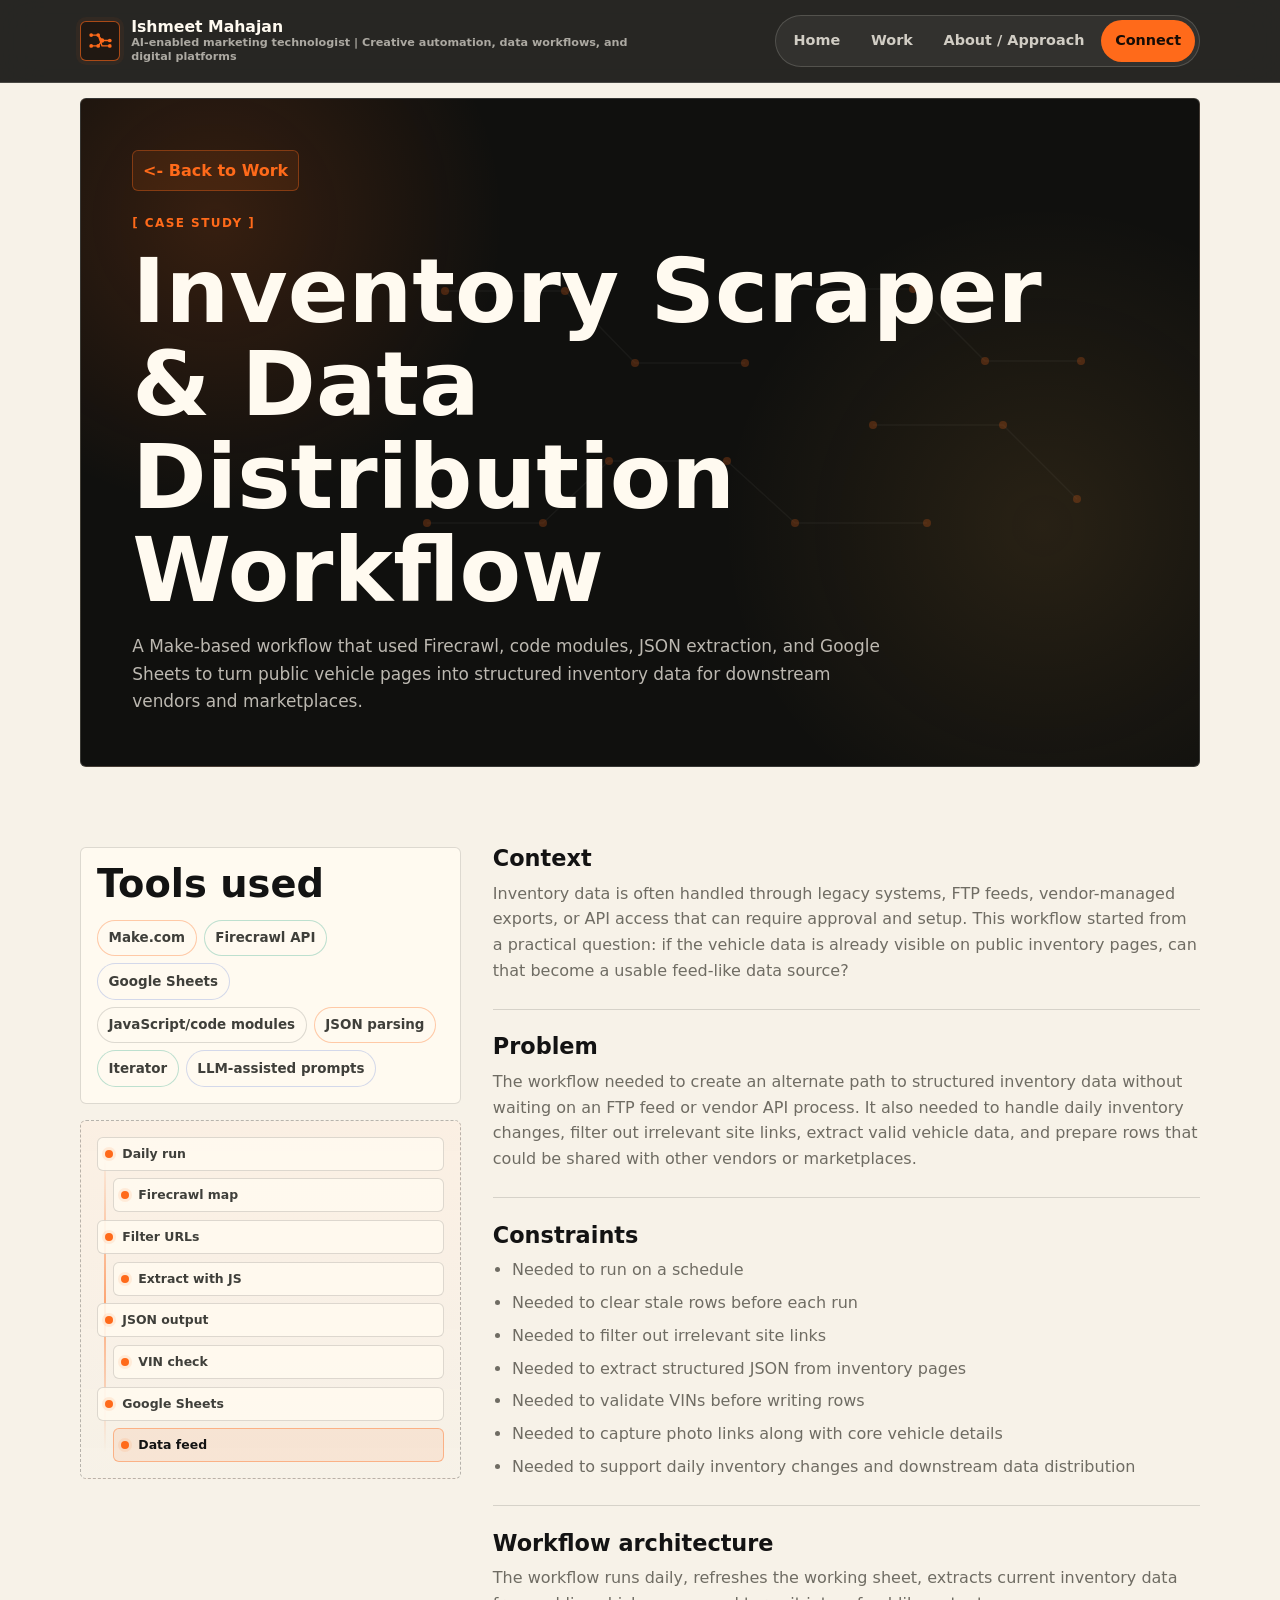
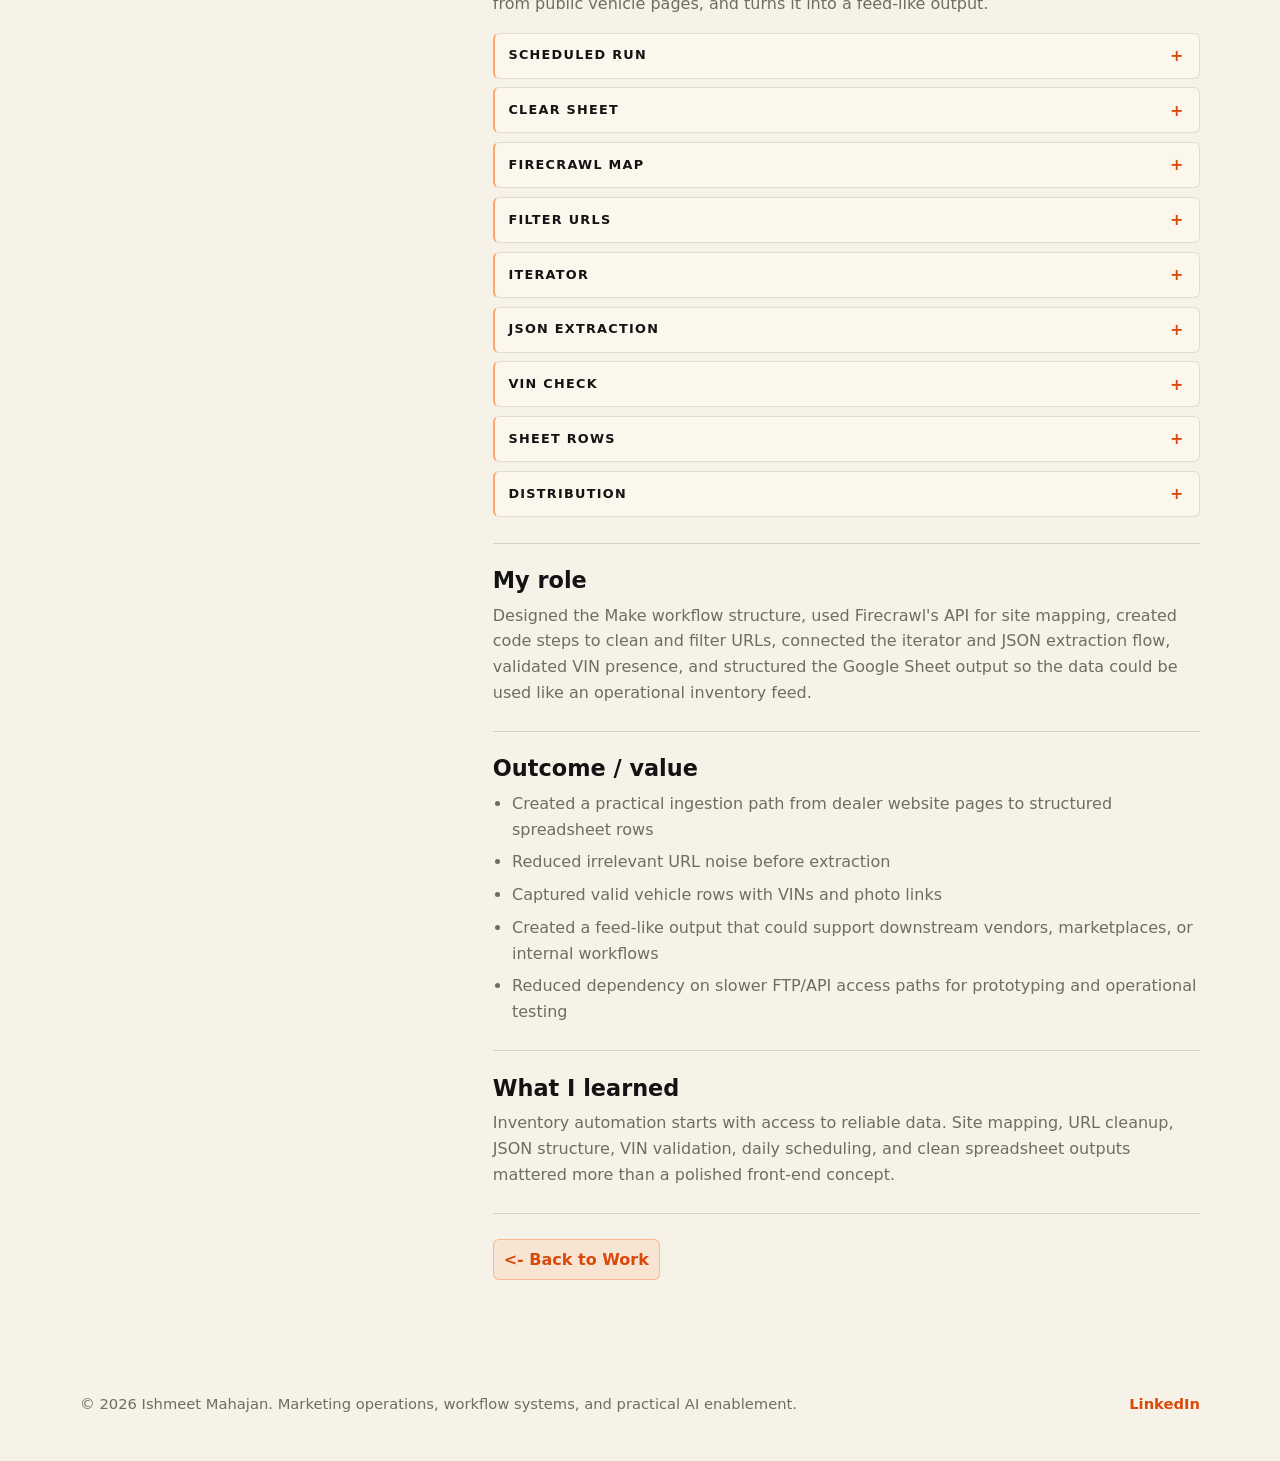
==== case-ai-inventory-search.html @ a9115629 "Add files via upload" ====
<!DOCTYPE html>
<html lang="en">
<head>
  <meta charset="UTF-8">
  <meta name="viewport" content="width=device-width, initial-scale=1.0">
  <meta name="description" content="Inventory Scraper & Data Distribution Workflow case study by Ishmeet Mahajan.">
  <title>Inventory Scraper &amp; Data Distribution Workflow | Ishmeet Mahajan</title>
  <link rel="stylesheet" href="styles.css">
</head>
<body>
  <header class="site-header">
    <a class="brand" href="index.html" aria-label="Ishmeet Mahajan home">
      <span class="brand-mark" aria-hidden="true"></span>
      <span class="brand-copy">
        <span class="brand-name">Ishmeet Mahajan</span>
        <span class="brand-title">AI-enabled marketing technologist | Creative automation, data workflows, and digital platforms</span>
      </span>
    </a>
    <button class="nav-toggle" type="button" aria-label="Toggle navigation" aria-expanded="false">
      <span></span>
      <span></span>
      <span></span>
    </button>
    <nav class="site-nav" aria-label="Primary navigation">
      <a href="index.html">Home</a>
      <a href="work.html">Work</a>
      <a href="index.html#approach">About / Approach</a>
      <a class="nav-cta" href="https://www.linkedin.com/in/ishmeetmahajan">Connect</a>
    </nav>
  </header>

  <main>
    <section class="case-hero canvas-section">
      <a class="back-link" href="work.html">Back to Work</a>
      <p class="eyebrow">Case study</p>
      <h1>Inventory Scraper &amp; Data Distribution Workflow</h1>
      <p>A Make-based workflow that used Firecrawl, code modules, JSON extraction, and Google Sheets to turn public vehicle pages into structured inventory data for downstream vendors and marketplaces.</p>
    </section>

    <section class="section case-layout">
      <aside class="case-sidebar">
        <div class="sidebar-block">
          <h2>Tools used</h2>
          <div class="badge-cloud compact">
            <span class="badge">Make.com</span>
            <span class="badge">Firecrawl API</span>
            <span class="badge">Google Sheets</span>
            <span class="badge">JavaScript/code modules</span>
            <span class="badge">JSON parsing</span>
            <span class="badge">Iterator</span>
            <span class="badge">LLM-assisted prompts</span>
          </div>
        </div>
        <div class="workflow-diagram" aria-label="Inventory scraper and data distribution workflow diagram">
          <div class="diagram-node">Daily run</div>
          <div class="diagram-node">Firecrawl map</div>
          <div class="diagram-node">Filter URLs</div>
          <div class="diagram-node">Extract with JS</div>
          <div class="diagram-node">JSON output</div>
          <div class="diagram-node">VIN check</div>
          <div class="diagram-node">Google Sheets</div>
          <div class="diagram-node output-node">Data feed</div>
        </div>
      </aside>

      <article class="case-content">
        <section>
          <h2>Context</h2>
          <p>Inventory data is often handled through legacy systems, FTP feeds, vendor-managed exports, or API access that can require approval and setup. This workflow started from a practical question: if the vehicle data is already visible on public inventory pages, can that become a usable feed-like data source?</p>
        </section>
        <section>
          <h2>Problem</h2>
          <p>The workflow needed to create an alternate path to structured inventory data without waiting on an FTP feed or vendor API process. It also needed to handle daily inventory changes, filter out irrelevant site links, extract valid vehicle data, and prepare rows that could be shared with other vendors or marketplaces.</p>
        </section>
        <section>
          <h2>Constraints</h2>
          <ul>
            <li>Needed to run on a schedule</li>
            <li>Needed to clear stale rows before each run</li>
            <li>Needed to filter out irrelevant site links</li>
            <li>Needed to extract structured JSON from inventory pages</li>
            <li>Needed to validate VINs before writing rows</li>
            <li>Needed to capture photo links along with core vehicle details</li>
            <li>Needed to support daily inventory changes and downstream data distribution</li>
          </ul>
        </section>
        <section>
          <h2>Workflow architecture</h2>
          <p>The workflow runs daily, refreshes the working sheet, extracts current inventory data from public vehicle pages, and turns it into a feed-like output.</p>
          <div class="architecture-accordion" aria-label="Workflow architecture step details">
            <details>
              <summary>Scheduled run</summary>
              <p>Runs daily because inventory changes constantly and stale vehicle data loses value quickly.</p>
            </details>
            <details>
              <summary>Clear Sheet</summary>
              <p>Refreshes the working sheet by removing old rows before the new inventory run starts.</p>
            </details>
            <details>
              <summary>Firecrawl map</summary>
              <p>Gets all links from a predetermined inventory listing page so the workflow can discover current vehicle pages.</p>
            </details>
            <details>
              <summary>Filter URLs</summary>
              <p>Removes navigation, internal site, external, and irrelevant links, keeping only the inventory URLs needed for extraction.</p>
            </details>
            <details>
              <summary>Iterator</summary>
              <p>Runs through the filtered URL list one page at a time so the workflow can process every vehicle page consistently.</p>
            </details>
            <details>
              <summary>JSON extraction</summary>
              <p>Uses JavaScript/code steps to pull the exact vehicle data needed from each page and structure it as JSON.</p>
            </details>
            <details>
              <summary>VIN check</summary>
              <p>Confirms that each extracted unit includes a valid VIN before it is written into the dataset.</p>
            </details>
            <details>
              <summary>Sheet rows</summary>
              <p>Loads each car into Google Sheets one row at a time, with vehicle attributes organized into columns.</p>
            </details>
            <details>
              <summary>Distribution</summary>
              <p>Makes the refreshed data feed available for the places it needs to go, including marketplaces and vendor workflows.</p>
            </details>
          </div>
        </section>
        <section>
          <h2>My role</h2>
          <p>Designed the Make workflow structure, used Firecrawl's API for site mapping, created code steps to clean and filter URLs, connected the iterator and JSON extraction flow, validated VIN presence, and structured the Google Sheet output so the data could be used like an operational inventory feed.</p>
        </section>
        <section>
          <h2>Outcome / value</h2>
          <ul>
            <li>Created a practical ingestion path from dealer website pages to structured spreadsheet rows</li>
            <li>Reduced irrelevant URL noise before extraction</li>
            <li>Captured valid vehicle rows with VINs and photo links</li>
            <li>Created a feed-like output that could support downstream vendors, marketplaces, or internal workflows</li>
            <li>Reduced dependency on slower FTP/API access paths for prototyping and operational testing</li>
          </ul>
        </section>
        <section>
          <h2>What I learned</h2>
          <p>Inventory automation starts with access to reliable data. Site mapping, URL cleanup, JSON structure, VIN validation, daily scheduling, and clean spreadsheet outputs mattered more than a polished front-end concept.</p>
        </section>
        <a class="back-link bottom-back" href="work.html">Back to Work</a>
      </article>
    </section>
  </main>

  <footer class="site-footer">
    <p>&copy; <span data-year></span> Ishmeet Mahajan. Marketing operations, workflow systems, and practical AI enablement.</p>
    <a href="https://www.linkedin.com/in/ishmeetmahajan">LinkedIn</a>
  </footer>

  <script src="script.js"></script>
</body>
</html>
---- styles.css ----
:root {
  color-scheme: light dark;
  --ink: #131313;
  --ink-soft: #3f3f3a;
  --muted: #6f6c63;
  --paper: #f7f2e8;
  --paper-2: #fffaf0;
  --night: #10100e;
  --night-2: #191713;
  --line: rgba(19, 19, 19, 0.14);
  --line-dark: rgba(255, 250, 240, 0.16);
  --orange: #ff6a1a;
  --orange-dark: #d94a0a;
  --amber: #ffb84d;
  --green: #159c79;
  --blue: #486dd6;
  --radius: 6px;
  --max-width: 1120px;
}

* {
  box-sizing: border-box;
}

html {
  scroll-behavior: smooth;
}

body {
  margin: 0;
  font-family: Inter, ui-sans-serif, system-ui, -apple-system, BlinkMacSystemFont, "Segoe UI", sans-serif;
  background: var(--paper);
  color: var(--ink);
  line-height: 1.6;
}

body.nav-open {
  overflow: hidden;
}

a {
  color: inherit;
  text-decoration: none;
}

p {
  margin: 0;
}

h1,
h2,
h3 {
  margin: 0;
  line-height: 1.04;
  letter-spacing: 0;
}

h1 {
  font-size: clamp(3.2rem, 7vw, 6.8rem);
}

h2 {
  font-size: clamp(1.75rem, 3vw, 3.2rem);
}

h3 {
  font-size: 1.05rem;
}

ul {
  margin: 0;
  padding-left: 1.2rem;
}

li + li {
  margin-top: 0.45rem;
}

.site-header {
  position: sticky;
  top: 0;
  z-index: 20;
  display: flex;
  align-items: center;
  justify-content: space-between;
  width: min(100% - 32px, var(--max-width));
  min-height: 82px;
  margin: 0 auto;
  color: var(--paper-2);
}

.site-header::before {
  content: "";
  position: fixed;
  inset: 0 0 auto;
  z-index: -1;
  height: 82px;
  background: rgba(16, 16, 14, 0.9);
  border-bottom: 1px solid var(--line-dark);
  backdrop-filter: blur(18px);
}

.brand {
  display: inline-flex;
  align-items: center;
  gap: 0.7rem;
  font-weight: 800;
  min-width: 0;
}

.brand-mark {
  flex: 0 0 auto;
  display: block;
  width: 40px;
  height: 40px;
  border: 1px solid rgba(255, 106, 26, 0.62);
  border-radius: var(--radius);
  background:
    url("data:image/svg+xml,%3Csvg width='40' height='40' viewBox='0 0 40 40' xmlns='http://www.w3.org/2000/svg'%3E%3Cg fill='none' stroke='%23ff6a1a' stroke-width='1.7' stroke-linecap='round' stroke-linejoin='round'%3E%3Cpath d='M8 13h9l5 7h10'/%3E%3Cpath d='M17 13l5 14h10'/%3E%3Cpath d='M8 27h9l5-7'/%3E%3C/g%3E%3Cg fill='%23ff6a1a'%3E%3Ccircle cx='8' cy='13' r='2.4'/%3E%3Ccircle cx='17' cy='13' r='2.4'/%3E%3Ccircle cx='22' cy='20' r='2.8'/%3E%3Ccircle cx='32' cy='20' r='2.4'/%3E%3Ccircle cx='8' cy='27' r='2.4'/%3E%3Ccircle cx='17' cy='27' r='2.4'/%3E%3Ccircle cx='32' cy='27' r='2.4'/%3E%3C/g%3E%3C/svg%3E") center / 31px 31px no-repeat,
    #201812;
  box-shadow: 0 0 0 4px rgba(255, 106, 26, 0.05);
}

.brand-copy {
  display: grid;
  gap: 0.08rem;
  min-width: 0;
}

.brand-name {
  color: var(--paper-2);
  font-size: 0.98rem;
  line-height: 1.1;
}

.brand-title {
  max-width: 500px;
  color: rgba(255, 250, 240, 0.62);
  font-size: 0.7rem;
  font-weight: 700;
  line-height: 1.25;
}

.site-nav {
  display: flex;
  align-items: center;
  gap: 0.2rem;
  padding: 0.25rem;
  border: 1px solid var(--line-dark);
  border-radius: 999px;
  background: rgba(255, 250, 240, 0.05);
}

.site-nav a {
  padding: 0.58rem 0.86rem;
  border-radius: 999px;
  color: rgba(255, 250, 240, 0.78);
  font-size: 0.9rem;
  font-weight: 650;
  white-space: nowrap;
  transition: background 160ms ease, color 160ms ease;
}

.site-nav a:hover,
.site-nav a[aria-current="page"] {
  background: rgba(255, 250, 240, 0.1);
  color: var(--paper-2);
}

.site-nav .nav-cta {
  background: var(--orange);
  color: #160c06;
}

.nav-toggle {
  display: none;
  width: 42px;
  height: 42px;
  border: 1px solid var(--line-dark);
  border-radius: var(--radius);
  background: rgba(255, 250, 240, 0.05);
  color: var(--paper-2);
}

.nav-toggle span {
  display: block;
  width: 18px;
  height: 2px;
  margin: 3px auto;
  background: currentColor;
}

.canvas-section {
  position: relative;
  overflow: hidden;
  border: 1px solid var(--line-dark);
  border-radius: var(--radius);
  background:
    radial-gradient(circle at 12% 18%, rgba(255, 106, 26, 0.16), transparent 18rem),
    radial-gradient(circle at 86% 64%, rgba(255, 184, 77, 0.1), transparent 20rem),
    var(--night);
}

.canvas-section::before {
  content: "";
  position: absolute;
  inset: 0;
  pointer-events: none;
  background-image: url("data:image/svg+xml,%3Csvg width='760' height='460' viewBox='0 0 760 460' xmlns='http://www.w3.org/2000/svg'%3E%3Cg fill='none' stroke='%23fffaf0' stroke-opacity='.085' stroke-width='1.4'%3E%3Cpath d='M92 88H212L282 160H392'/%3E%3Cpath d='M430 86H560L632 158H728'/%3E%3Cpath d='M74 320H190L256 258H374L442 320H574'/%3E%3Cpath d='M520 222H650L724 296'/%3E%3C/g%3E%3Cg fill='%23ff6a1a' fill-opacity='.45'%3E%3Ccircle cx='92' cy='88' r='4'/%3E%3Ccircle cx='212' cy='88' r='4'/%3E%3Ccircle cx='282' cy='160' r='4'/%3E%3Ccircle cx='392' cy='160' r='4'/%3E%3Ccircle cx='430' cy='86' r='4'/%3E%3Ccircle cx='560' cy='86' r='4'/%3E%3Ccircle cx='632' cy='158' r='4'/%3E%3Ccircle cx='728' cy='158' r='4'/%3E%3Ccircle cx='74' cy='320' r='4'/%3E%3Ccircle cx='190' cy='320' r='4'/%3E%3Ccircle cx='256' cy='258' r='4'/%3E%3Ccircle cx='374' cy='258' r='4'/%3E%3Ccircle cx='442' cy='320' r='4'/%3E%3Ccircle cx='574' cy='320' r='4'/%3E%3Ccircle cx='520' cy='222' r='4'/%3E%3Ccircle cx='650' cy='222' r='4'/%3E%3Ccircle cx='724' cy='296' r='4'/%3E%3C/g%3E%3C/svg%3E");
  background-position: 76% center;
  background-repeat: no-repeat;
  background-size: min(760px, 90%) auto;
  opacity: 0.5;
}

.canvas-section > * {
  position: relative;
  z-index: 1;
}

.hero {
  display: grid;
  grid-template-columns: minmax(0, 1.02fr) minmax(340px, 0.98fr);
  gap: 3rem;
  align-items: center;
  width: min(100% - 32px, var(--max-width));
  min-height: calc(100vh - 108px);
  margin: 1rem auto 3rem;
  padding: clamp(2rem, 4vw, 4rem);
  color: var(--paper-2);
}

.hero-copy {
  max-width: 700px;
}

.eyebrow,
.card-kicker,
.node-type {
  margin-bottom: 0.75rem;
  color: var(--orange);
  font-size: 0.75rem;
  font-weight: 850;
  letter-spacing: 0.12em;
  text-transform: uppercase;
}

.eyebrow::before,
.card-kicker::before,
.node-type::before {
  content: "[ ";
}

.eyebrow::after,
.card-kicker::after,
.node-type::after {
  content: " ]";
}

.hero h2 {
  margin-top: 0.8rem;
  color: rgba(255, 250, 240, 0.78);
  font-size: clamp(1.45rem, 2.8vw, 2.65rem);
  font-weight: 620;
}

.hero-lede {
  max-width: 66ch;
  margin-top: 1.5rem;
  color: var(--paper-2);
  font-size: clamp(1.02rem, 1.6vw, 1.2rem);
}

.hero-support {
  max-width: 64ch;
  margin-top: 1rem;
  color: rgba(255, 250, 240, 0.72);
}

.button-row {
  display: flex;
  flex-wrap: wrap;
  gap: 0.75rem;
  margin-top: 1.8rem;
}

.button {
  position: relative;
  z-index: 2;
  display: inline-flex;
  align-items: center;
  justify-content: center;
  min-height: 44px;
  padding: 0.7rem 0.95rem;
  border: 1px solid transparent;
  border-radius: var(--radius);
  font-weight: 800;
  transition: transform 160ms ease, border-color 160ms ease, background 160ms ease;
}

.button:hover {
  transform: translateY(-1px);
}

.button.primary {
  background: var(--orange);
  color: #170c05;
}

.button.secondary {
  border-color: rgba(255, 250, 240, 0.22);
  background: rgba(255, 250, 240, 0.05);
  color: var(--paper-2);
}

.hero-visual {
  position: relative;
  display: grid;
  grid-template-columns: minmax(0, 1fr);
  gap: 0;
  align-content: center;
  min-height: 520px;
}

.workflow-card {
  --spot-x: 50%;
  --spot-y: 50%;
  position: relative;
  width: min(100%, 300px);
  padding: 1rem;
  border: 1px solid rgba(255, 250, 240, 0.18);
  border-radius: var(--radius);
  background:
    linear-gradient(180deg, rgba(255, 250, 240, 0.055), rgba(255, 250, 240, 0.025)),
    var(--night-2);
}

.workflow-card.trigger {
  justify-self: start;
}

.workflow-card.action {
  justify-self: end;
}

.workflow-card.output {
  justify-self: start;
  margin-left: 2rem;
}

.node-dot {
  display: block;
  width: 12px;
  height: 12px;
  margin-bottom: 0.75rem;
  border: 2px solid var(--night-2);
  border-radius: 999px;
  background: var(--orange);
}

.workflow-card h3 {
  color: var(--paper-2);
}

.workflow-card p:not(.node-type) {
  margin-top: 0.55rem;
  color: rgba(255, 250, 240, 0.7);
  font-size: 0.94rem;
}

.workflow-line {
  position: relative;
  width: 2px;
  height: 54px;
  margin: 0 auto;
  background: repeating-linear-gradient(180deg, var(--orange) 0 8px, transparent 8px 15px);
  opacity: 0.85;
}

.line-one {
  transform: translateX(-18px) rotate(-18deg);
}

.line-two {
  transform: translateX(22px) rotate(18deg);
}

.section {
  width: min(100% - 32px, var(--max-width));
  margin: 0 auto;
  padding: 5rem 0;
}

.section p {
  color: var(--muted);
}

.section-heading {
  max-width: 780px;
  margin-bottom: 1.8rem;
}

.split-section {
  display: grid;
  grid-template-columns: minmax(0, 0.9fr) minmax(320px, 1.1fr);
  gap: 3rem;
  align-items: center;
}

.split-section p:not(.eyebrow) {
  max-width: 64ch;
  margin-top: 1rem;
}

.mini-canvas {
  display: grid;
  grid-template-columns: minmax(74px, 1fr) 20px minmax(74px, 1fr) 20px minmax(74px, 1fr) 20px minmax(74px, 1fr) 20px minmax(74px, 1fr);
  align-items: center;
  gap: 0.45rem;
  min-height: 230px;
  padding: 1rem;
  border: 1px solid var(--line);
  border-radius: var(--radius);
  background: var(--paper-2);
}

.mini-node {
  min-height: 86px;
  display: grid;
  place-items: center;
  padding: 0.65rem 0.5rem;
  border: 1px solid var(--line);
  border-radius: var(--radius);
  background: var(--paper);
  color: var(--ink);
  font-size: clamp(0.72rem, 1.1vw, 0.86rem);
  font-weight: 800;
  hyphens: auto;
  line-height: 1.15;
  overflow-wrap: anywhere;
  text-align: center;
}

.mini-connector {
  height: 2px;
  background: var(--orange);
  opacity: 0.72;
}

.card-grid {
  display: grid;
  grid-template-columns: repeat(3, minmax(0, 1fr));
  gap: 1rem;
}

.project-card,
.pill-card,
.work-card,
.sidebar-block {
  --spot-x: 50%;
  --spot-y: 50%;
  border: 1px solid var(--line);
  border-radius: var(--radius);
  background: var(--paper-2);
}

.project-card,
.pill-card,
.sidebar-block {
  padding: 1rem;
}

.project-card p:not(.card-kicker),
.pill-card p,
.work-card p {
  margin-top: 0.75rem;
}

.placeholder {
  display: grid;
  min-height: 210px;
  place-items: center;
  padding: 1rem;
  border: 1px dashed rgba(19, 19, 19, 0.28);
  border-radius: var(--radius);
  background: linear-gradient(180deg, rgba(255, 106, 26, 0.045), rgba(19, 19, 19, 0.018)), #fbf6ec;
  color: var(--muted);
  font-size: 0.82rem;
  font-weight: 850;
  letter-spacing: 0.08em;
  text-align: center;
  text-transform: uppercase;
}

.placeholder.small {
  min-height: 154px;
  margin-bottom: 1rem;
}

.workflow-diagram {
  position: relative;
  display: grid;
  align-content: center;
  gap: 0.48rem;
  min-height: 230px;
  padding: 1rem;
  border: 1px dashed rgba(19, 19, 19, 0.28);
  border-radius: var(--radius);
  background:
    linear-gradient(180deg, rgba(255, 106, 26, 0.045), rgba(19, 19, 19, 0.018)),
    #fbf6ec;
  overflow: hidden;
}

.workflow-diagram.compact {
  min-height: 154px;
  margin-bottom: 1rem;
  padding: 0.85rem;
  gap: 0.38rem;
}

.workflow-diagram::before {
  content: "";
  position: absolute;
  z-index: 0;
  top: 1.6rem;
  bottom: 1.6rem;
  left: 1.42rem;
  width: 2px;
  background: linear-gradient(180deg, transparent, rgba(255, 106, 26, 0.55), transparent);
}

.diagram-node {
  position: relative;
  z-index: 1;
  min-height: 34px;
  display: flex;
  align-items: center;
  padding: 0.42rem 0.55rem 0.42rem 1.52rem;
  border: 1px solid rgba(19, 19, 19, 0.14);
  border-radius: var(--radius);
  background: rgba(255, 250, 240, 0.88);
  color: var(--ink-soft);
  font-size: 0.78rem;
  font-weight: 850;
  line-height: 1.15;
}

.diagram-node::before {
  content: "";
  position: absolute;
  left: 0.45rem;
  width: 8px;
  height: 8px;
  border-radius: 999px;
  background: var(--orange);
  box-shadow: 0 0 0 3px rgba(255, 106, 26, 0.1);
}

.diagram-node:nth-child(even) {
  margin-left: 1rem;
}

.workflow-diagram.compact .diagram-node:nth-child(even) {
  margin-left: 0.6rem;
}

.workflow-diagram.branch-diagram .diagram-node:nth-child(3),
.workflow-diagram.branch-diagram .diagram-node:nth-child(4) {
  border-color: rgba(72, 109, 214, 0.24);
}

.diagram-node.output-node {
  border-color: rgba(255, 106, 26, 0.42);
  background: rgba(255, 106, 26, 0.09);
  color: var(--ink);
}

.text-link,
.action-link {
  display: inline-flex;
  align-items: center;
  gap: 0.35rem;
  margin-top: 1rem;
  color: var(--orange-dark);
  font-weight: 850;
}

.text-link::after,
.action-link::after {
  content: "->";
  color: var(--orange);
  transition: transform 160ms ease;
}

.text-link:hover,
.action-link:hover {
  color: var(--ink);
}

.text-link:hover::after,
.action-link:hover::after {
  transform: translateX(3px);
}

.section-action {
  margin-top: 1.5rem;
}

.section .button.secondary,
.work-card .button.secondary,
.case-content .button.secondary {
  border-color: var(--line);
  background: transparent;
  color: var(--ink);
}

.approach-band {
  width: 100%;
  max-width: none;
  padding-right: max(16px, calc((100% - var(--max-width)) / 2));
  padding-left: max(16px, calc((100% - var(--max-width)) / 2));
  background: #efe6d8;
  border-block: 1px solid var(--line);
}

.pill-grid {
  display: grid;
  grid-template-columns: repeat(4, minmax(0, 1fr));
  gap: 1rem;
}

.badge-cloud {
  display: flex;
  flex-wrap: wrap;
  gap: 0.6rem;
}

.badge-cloud.compact {
  gap: 0.45rem;
  margin-top: 1rem;
}

.badge {
  display: inline-flex;
  align-items: center;
  min-height: 32px;
  padding: 0.4rem 0.66rem;
  border: 1px solid var(--line);
  border-radius: 999px;
  background: var(--paper-2);
  color: var(--ink-soft);
  font-size: 0.84rem;
  font-weight: 750;
}

.badge:nth-child(4n + 1) {
  border-color: rgba(255, 106, 26, 0.34);
}

.badge:nth-child(4n + 2) {
  border-color: rgba(21, 156, 121, 0.28);
}

.badge:nth-child(4n + 3) {
  border-color: rgba(72, 109, 214, 0.24);
}

.current-direction {
  padding-top: 3.5rem;
}

.current-direction p {
  max-width: 82ch;
  font-size: 1.05rem;
}

.contact-cta {
  display: grid;
  grid-template-columns: 1fr auto;
  gap: 2rem;
  align-items: center;
  width: min(100% - 32px, var(--max-width));
  margin: 0 auto 5rem;
  padding: 2rem;
  color: var(--paper-2);
}

.contact-cta h2 {
  max-width: 820px;
  font-size: clamp(1.7rem, 3vw, 2.8rem);
}

.contact-cta p:not(.eyebrow) {
  max-width: 62ch;
  margin-top: 0.85rem;
  color: rgba(255, 250, 240, 0.72);
}

.page-hero,
.case-hero {
  width: min(100% - 32px, var(--max-width));
  margin: 1rem auto 0;
  padding: clamp(2rem, 4vw, 4rem);
  color: var(--paper-2);
}

.page-hero h1,
.case-hero h1 {
  max-width: 920px;
}

.page-hero p:not(.eyebrow),
.case-hero p:not(.eyebrow) {
  max-width: 760px;
  margin-top: 1rem;
  color: rgba(255, 250, 240, 0.72);
  font-size: 1.06rem;
}

.back-link {
  display: inline-flex;
  align-items: center;
  gap: 0.35rem;
  margin-bottom: 1.4rem;
  padding: 0.42rem 0.62rem;
  border: 1px solid rgba(255, 106, 26, 0.36);
  border-radius: var(--radius);
  background: rgba(255, 106, 26, 0.1);
  color: var(--orange);
  font-weight: 850;
}

.back-link::before {
  content: "<-";
}

.back-link:hover {
  border-color: rgba(255, 106, 26, 0.72);
  background: rgba(255, 106, 26, 0.16);
  color: var(--paper-2);
}

.bottom-back {
  justify-self: start;
  margin: 0;
  color: var(--orange-dark);
}

.bottom-back:hover {
  color: var(--ink);
}

.work-list {
  display: grid;
  gap: 1rem;
}

.work-card {
  display: grid;
  grid-template-columns: minmax(240px, 0.72fr) minmax(0, 1.28fr);
  gap: 1rem;
  padding: 1rem;
}

.work-card-content {
  padding: 0.2rem 0.2rem 0.2rem 0;
}

.detail-grid {
  display: grid;
  grid-template-columns: repeat(3, minmax(0, 1fr));
  gap: 1rem;
  margin: 1.2rem 0;
}

.detail-grid h3 {
  color: var(--ink);
  font-size: 0.8rem;
  letter-spacing: 0.1em;
  text-transform: uppercase;
}

.detail-grid p {
  font-size: 0.94rem;
}

.case-layout {
  display: grid;
  grid-template-columns: minmax(270px, 0.35fr) minmax(0, 0.65fr);
  gap: 2rem;
  align-items: start;
}

.case-sidebar {
  position: sticky;
  top: 96px;
  display: grid;
  gap: 1rem;
}

.case-content {
  display: grid;
  gap: 1.6rem;
}

.case-content section {
  padding-bottom: 1.6rem;
  border-bottom: 1px solid var(--line);
}

.case-content h2 {
  margin-bottom: 0.65rem;
  font-size: 1.4rem;
}

.case-content p,
.case-content li {
  color: var(--muted);
}

.flow-strip {
  display: flex;
  flex-wrap: wrap;
  gap: 0.75rem;
  margin-top: 1rem;
}

.flow-strip span {
  position: relative;
  display: inline-flex;
  align-items: center;
  min-height: 40px;
  padding: 0.5rem 0.7rem;
  border: 1px solid var(--line);
  border-radius: var(--radius);
  background: var(--paper-2);
  color: var(--ink-soft);
  font-weight: 800;
}

.flow-strip span:not(:last-child)::after {
  content: "";
  position: absolute;
  right: -0.78rem;
  width: 0.78rem;
  height: 2px;
  background: var(--orange);
}

.architecture-accordion {
  display: grid;
  gap: 0.55rem;
  margin-top: 1rem;
}

.architecture-accordion details {
  border: 1px solid rgba(19, 19, 19, 0.12);
  border-left: 2px solid rgba(255, 106, 26, 0.58);
  border-radius: var(--radius);
  background: rgba(255, 250, 240, 0.58);
  box-shadow: 0 0 0 rgba(19, 19, 19, 0);
  transition: background 160ms ease, border-color 160ms ease, box-shadow 160ms ease, transform 160ms ease;
}

.architecture-accordion summary {
  position: relative;
  display: flex;
  align-items: center;
  min-height: 44px;
  padding: 0.72rem 2.35rem 0.72rem 0.85rem;
  color: var(--ink);
  cursor: pointer;
  font-size: 0.8rem;
  font-weight: 850;
  letter-spacing: 0.1em;
  list-style: none;
  text-transform: uppercase;
}

.architecture-accordion summary::-webkit-details-marker {
  display: none;
}

.architecture-accordion summary::after {
  content: "+";
  position: absolute;
  right: 0.9rem;
  color: var(--orange-dark);
  font-size: 1rem;
  font-weight: 850;
  transition: color 160ms ease, transform 160ms ease;
}

.architecture-accordion details[open] summary::after {
  content: "-";
  transform: rotate(180deg);
}

.architecture-accordion details[open] {
  border-color: rgba(255, 106, 26, 0.28);
  border-left-color: var(--orange);
  background: rgba(255, 250, 240, 0.82);
  box-shadow: 0 12px 28px rgba(19, 19, 19, 0.06);
}

.architecture-accordion p {
  padding: 0 0.85rem 0.85rem;
  font-size: 0.92rem;
}

@media (hover: hover) {
  .architecture-accordion details:hover {
    border-color: rgba(255, 106, 26, 0.3);
    border-left-color: var(--orange);
    background: rgba(255, 250, 240, 0.78);
    box-shadow: 0 10px 24px rgba(19, 19, 19, 0.055);
    transform: translateY(-1px);
  }

  .architecture-accordion details:hover summary {
    color: var(--orange-dark);
  }

  .architecture-accordion details:hover summary::after {
    color: var(--orange);
    transform: translateX(2px);
  }

  .architecture-accordion details[open]:hover summary::after {
    transform: rotate(180deg) translateX(-2px);
  }
}

.site-footer {
  display: flex;
  justify-content: space-between;
  gap: 1rem;
  width: min(100% - 32px, var(--max-width));
  margin: 0 auto;
  padding: 2rem 0 2.8rem;
  color: var(--muted);
  font-size: 0.92rem;
}

.site-footer a {
  color: var(--orange-dark);
  font-weight: 800;
}

@media (max-width: 980px) {
  .hero,
  .split-section,
  .contact-cta,
  .work-card,
  .case-layout {
    grid-template-columns: 1fr;
  }

  .hero {
    min-height: auto;
  }

  .hero-visual {
    min-height: 490px;
  }

  .card-grid,
  .pill-grid,
  .detail-grid {
    grid-template-columns: 1fr 1fr;
  }

  .case-sidebar {
    position: static;
    grid-template-columns: 1fr 1fr;
  }
}

@media (max-width: 900px) {
  .site-header {
    min-height: 76px;
  }

  .site-header::before {
    height: 76px;
  }

  .nav-toggle {
    display: block;
  }

  .site-nav {
    position: fixed;
    top: 78px;
    right: 16px;
    left: 16px;
    display: none;
    flex-direction: column;
    align-items: stretch;
    border-radius: var(--radius);
    padding: 0.7rem;
    background: rgba(16, 16, 14, 0.96);
  }

  .site-nav.is-open {
    display: flex;
  }

  .site-nav a {
    padding: 0.9rem 1rem;
  }

  .hero,
  .page-hero,
  .case-hero {
    width: min(100% - 24px, var(--max-width));
  }

  .hero-visual {
    min-height: auto;
    display: grid;
    gap: 0;
  }

  .workflow-card {
    position: relative;
    top: auto;
    right: auto;
    bottom: auto;
    left: auto;
    width: 100%;
    padding: 0.85rem;
  }

  .workflow-line {
    display: block;
    height: 26px;
    justify-self: center;
    transform: none;
  }

  .workflow-card.output {
    margin-left: 0;
  }

  .mini-canvas,
  .card-grid,
  .pill-grid,
  .detail-grid,
  .case-sidebar {
    grid-template-columns: 1fr;
  }

  .mini-canvas {
    gap: 0.75rem;
  }

  .mini-node {
    min-height: 68px;
    font-size: 0.86rem;
  }

  .mini-connector {
    width: 2px;
    height: 24px;
    justify-self: center;
  }

  .section {
    width: min(100% - 24px, var(--max-width));
    padding: 4rem 0;
  }

  .approach-band {
    width: 100%;
    padding-right: 12px;
    padding-left: 12px;
  }

  .work-card-content {
    padding: 0;
  }

  .flow-strip {
    display: grid;
  }

  .flow-strip span:not(:last-child)::after {
    right: auto;
    bottom: -0.78rem;
    left: 1.2rem;
    width: 2px;
    height: 0.78rem;
  }

  .site-footer {
    flex-direction: column;
    width: min(100% - 24px, var(--max-width));
  }
}

@media (max-width: 520px) {
  .brand-title {
    display: none;
  }

  .site-header {
    min-height: 68px;
  }

  .site-header::before {
    height: 68px;
  }

  .site-nav {
    top: 70px;
  }

  h1 {
    font-size: 2.85rem;
  }

  .button,
  .button-row {
    width: 100%;
  }

  .hero,
  .page-hero,
  .case-hero,
  .contact-cta {
    padding: 1.2rem;
  }

  .placeholder {
    min-height: 170px;
  }
}
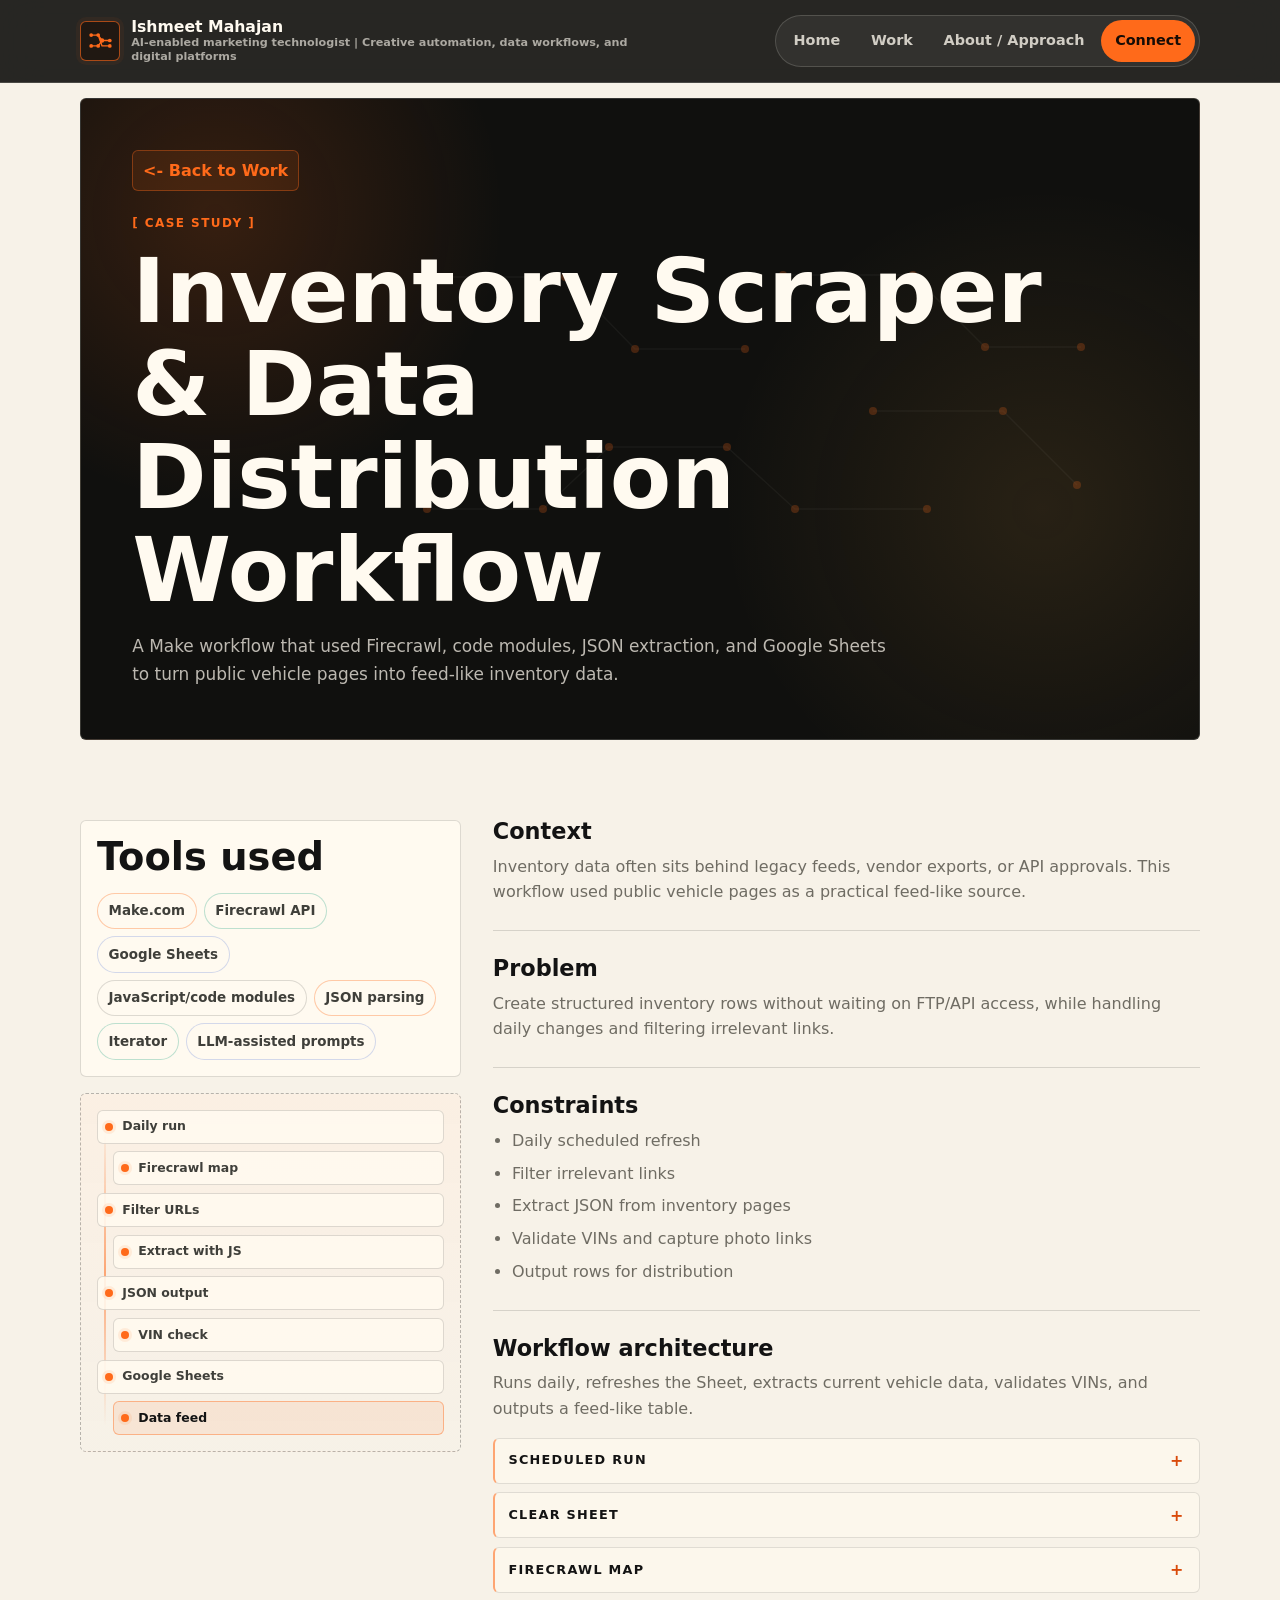
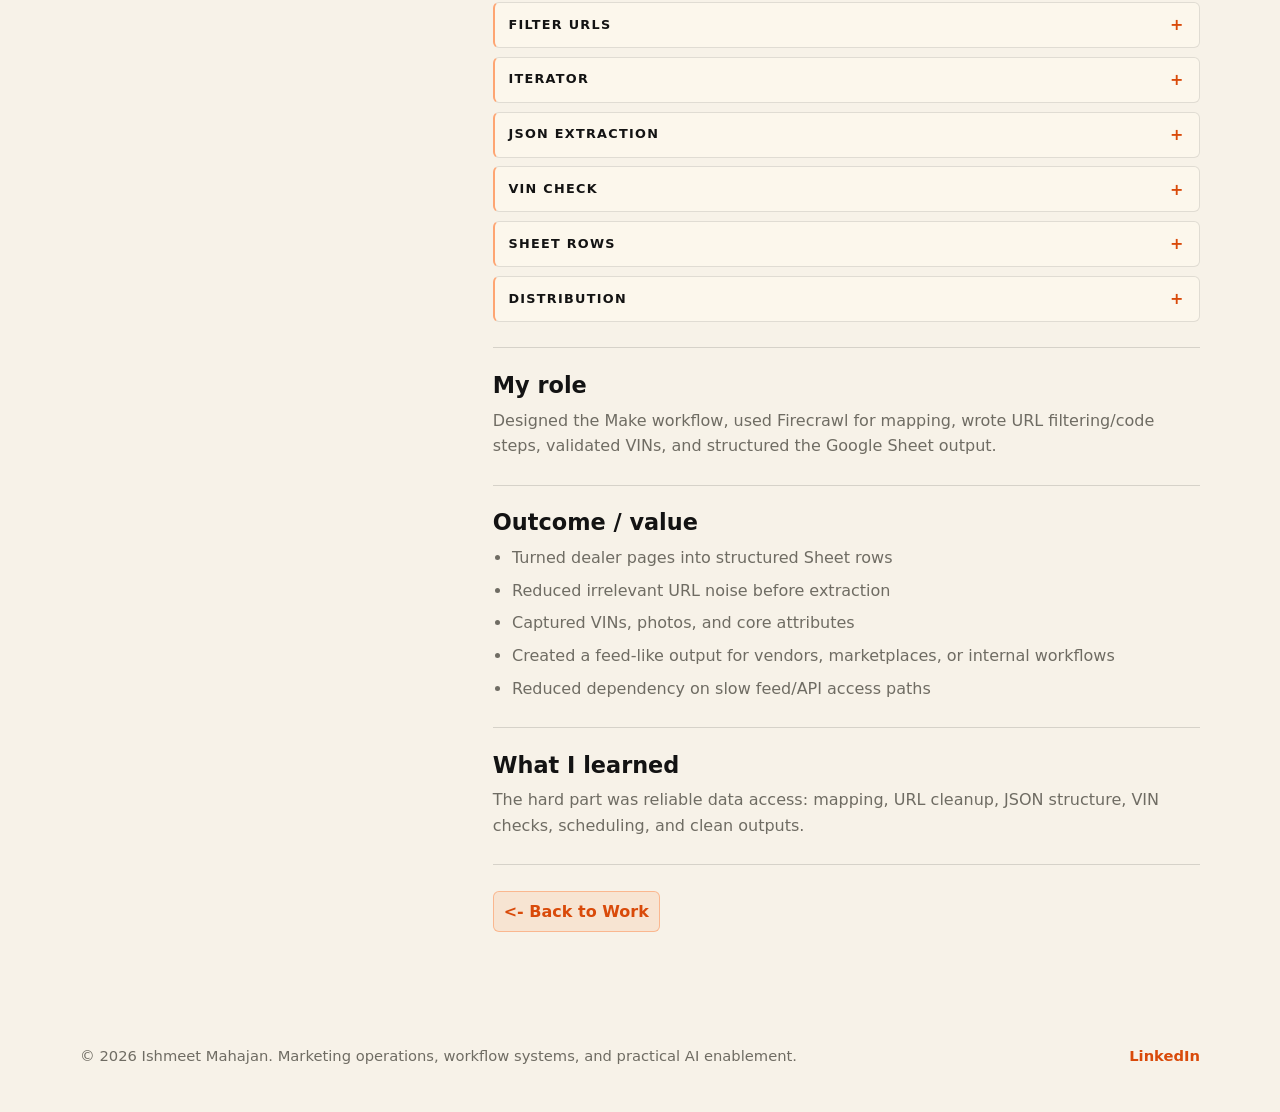
==== commit 8d0ae46d: "Add files via upload shortened text" ====
--- a/case-ai-inventory-search.html
+++ b/case-ai-inventory-search.html
@@ -5,7 +5,7 @@
   <meta name="viewport" content="width=device-width, initial-scale=1.0">
   <meta name="description" content="Inventory Scraper & Data Distribution Workflow case study by Ishmeet Mahajan.">
   <title>Inventory Scraper &amp; Data Distribution Workflow | Ishmeet Mahajan</title>
-  <link rel="stylesheet" href="styles.css">
+  <link rel="stylesheet" href="styles.css?v=20260530-6">
 </head>
 <body>
   <header class="site-header">
@@ -34,7 +34,7 @@
       <a class="back-link" href="work.html">Back to Work</a>
       <p class="eyebrow">Case study</p>
       <h1>Inventory Scraper &amp; Data Distribution Workflow</h1>
-      <p>A Make-based workflow that used Firecrawl, code modules, JSON extraction, and Google Sheets to turn public vehicle pages into structured inventory data for downstream vendors and marketplaces.</p>
+      <p>A Make workflow that used Firecrawl, code modules, JSON extraction, and Google Sheets to turn public vehicle pages into feed-like inventory data.</p>
     </section>
 
     <section class="section case-layout">
@@ -66,27 +66,25 @@
       <article class="case-content">
         <section>
           <h2>Context</h2>
-          <p>Inventory data is often handled through legacy systems, FTP feeds, vendor-managed exports, or API access that can require approval and setup. This workflow started from a practical question: if the vehicle data is already visible on public inventory pages, can that become a usable feed-like data source?</p>
+          <p>Inventory data often sits behind legacy feeds, vendor exports, or API approvals. This workflow used public vehicle pages as a practical feed-like source.</p>
         </section>
         <section>
           <h2>Problem</h2>
-          <p>The workflow needed to create an alternate path to structured inventory data without waiting on an FTP feed or vendor API process. It also needed to handle daily inventory changes, filter out irrelevant site links, extract valid vehicle data, and prepare rows that could be shared with other vendors or marketplaces.</p>
+          <p>Create structured inventory rows without waiting on FTP/API access, while handling daily changes and filtering irrelevant links.</p>
         </section>
         <section>
           <h2>Constraints</h2>
           <ul>
-            <li>Needed to run on a schedule</li>
-            <li>Needed to clear stale rows before each run</li>
-            <li>Needed to filter out irrelevant site links</li>
-            <li>Needed to extract structured JSON from inventory pages</li>
-            <li>Needed to validate VINs before writing rows</li>
-            <li>Needed to capture photo links along with core vehicle details</li>
-            <li>Needed to support daily inventory changes and downstream data distribution</li>
+            <li>Daily scheduled refresh</li>
+            <li>Filter irrelevant links</li>
+            <li>Extract JSON from inventory pages</li>
+            <li>Validate VINs and capture photo links</li>
+            <li>Output rows for distribution</li>
           </ul>
         </section>
         <section>
           <h2>Workflow architecture</h2>
-          <p>The workflow runs daily, refreshes the working sheet, extracts current inventory data from public vehicle pages, and turns it into a feed-like output.</p>
+          <p>Runs daily, refreshes the Sheet, extracts current vehicle data, validates VINs, and outputs a feed-like table.</p>
           <div class="architecture-accordion" aria-label="Workflow architecture step details">
             <details>
               <summary>Scheduled run</summary>
@@ -128,21 +126,21 @@
         </section>
         <section>
           <h2>My role</h2>
-          <p>Designed the Make workflow structure, used Firecrawl's API for site mapping, created code steps to clean and filter URLs, connected the iterator and JSON extraction flow, validated VIN presence, and structured the Google Sheet output so the data could be used like an operational inventory feed.</p>
+          <p>Designed the Make workflow, used Firecrawl for mapping, wrote URL filtering/code steps, validated VINs, and structured the Google Sheet output.</p>
         </section>
         <section>
           <h2>Outcome / value</h2>
           <ul>
-            <li>Created a practical ingestion path from dealer website pages to structured spreadsheet rows</li>
+            <li>Turned dealer pages into structured Sheet rows</li>
             <li>Reduced irrelevant URL noise before extraction</li>
-            <li>Captured valid vehicle rows with VINs and photo links</li>
-            <li>Created a feed-like output that could support downstream vendors, marketplaces, or internal workflows</li>
-            <li>Reduced dependency on slower FTP/API access paths for prototyping and operational testing</li>
+            <li>Captured VINs, photos, and core attributes</li>
+            <li>Created a feed-like output for vendors, marketplaces, or internal workflows</li>
+            <li>Reduced dependency on slow feed/API access paths</li>
           </ul>
         </section>
         <section>
           <h2>What I learned</h2>
-          <p>Inventory automation starts with access to reliable data. Site mapping, URL cleanup, JSON structure, VIN validation, daily scheduling, and clean spreadsheet outputs mattered more than a polished front-end concept.</p>
+          <p>The hard part was reliable data access: mapping, URL cleanup, JSON structure, VIN checks, scheduling, and clean outputs.</p>
         </section>
         <a class="back-link bottom-back" href="work.html">Back to Work</a>
       </article>
@@ -154,6 +152,6 @@
     <a href="https://www.linkedin.com/in/ishmeetmahajan">LinkedIn</a>
   </footer>
 
-  <script src="script.js"></script>
+  <script src="script.js?v=20260530-6"></script>
 </body>
 </html>
--- a/styles.css
+++ b/styles.css
@@ -414,7 +414,7 @@
 
 .mini-canvas {
   display: grid;
-  grid-template-columns: minmax(74px, 1fr) 20px minmax(74px, 1fr) 20px minmax(74px, 1fr) 20px minmax(74px, 1fr) 20px minmax(74px, 1fr);
+  grid-template-columns: minmax(104px, 1fr) 20px minmax(104px, 1fr) 20px minmax(104px, 1fr) 20px minmax(104px, 1fr) 20px minmax(104px, 1fr);
   align-items: center;
   gap: 0.45rem;
   min-height: 230px;
@@ -435,10 +435,12 @@
   color: var(--ink);
   font-size: clamp(0.72rem, 1.1vw, 0.86rem);
   font-weight: 800;
-  hyphens: auto;
+  hyphens: none;
   line-height: 1.15;
-  overflow-wrap: anywhere;
+  overflow-wrap: normal;
   text-align: center;
+  text-wrap: balance;
+  word-break: normal;
 }
 
 .mini-connector {
@@ -819,6 +821,660 @@
   color: var(--muted);
 }
 
+.demo-callout {
+  display: grid;
+  grid-template-columns: minmax(0, 1fr) auto;
+  gap: 1.25rem;
+  align-items: center;
+  padding: 1.1rem;
+  border: 1px solid rgba(255, 106, 26, 0.22);
+  border-radius: var(--radius);
+  background:
+    linear-gradient(135deg, rgba(255, 106, 26, 0.08), rgba(255, 250, 240, 0.78)),
+    var(--paper-2);
+}
+
+.demo-callout h2 {
+  margin-bottom: 0.45rem;
+}
+
+.demo-stage {
+  border: 1px solid var(--line);
+  border-radius: var(--radius);
+  background:
+    linear-gradient(135deg, rgba(255, 106, 26, 0.045), rgba(255, 250, 240, 0.9)),
+    var(--paper-2);
+  overflow: hidden;
+}
+
+.demo-panel {
+  display: grid;
+  gap: 1rem;
+  padding: clamp(1rem, 2.6vw, 1.6rem);
+}
+
+.demo-run-view {
+  display: none;
+}
+
+.demo-stage.is-transitioning .demo-form-view {
+  animation: demoFadeOut 120ms ease forwards;
+}
+
+.demo-stage.is-processing .demo-form-view,
+.demo-stage.is-complete .demo-form-view {
+  display: none;
+}
+
+.demo-stage.is-processing .demo-run-view,
+.demo-stage.is-complete .demo-run-view {
+  display: grid;
+  animation: demoFadeIn 180ms ease both;
+}
+
+@keyframes demoFadeOut {
+  from {
+    opacity: 1;
+    transform: translateY(0);
+  }
+
+  to {
+    opacity: 0;
+    transform: translateY(8px);
+  }
+}
+
+@keyframes demoFadeIn {
+  from {
+    opacity: 0;
+    transform: translateY(8px);
+  }
+
+  to {
+    opacity: 1;
+    transform: translateY(0);
+  }
+}
+
+.demo-panel-heading h2 {
+  margin-bottom: 0.65rem;
+  font-size: 1.45rem;
+}
+
+.demo-panel-heading p:not(.eyebrow),
+.demo-note {
+  color: var(--muted);
+}
+
+.compact-form-grid {
+  display: grid;
+  grid-template-columns: minmax(240px, 1.4fr) minmax(180px, 0.9fr);
+  gap: 0.8rem;
+}
+
+.vin-entry {
+  display: grid;
+  gap: 0.45rem;
+  align-content: start;
+}
+
+.demo-panel label {
+  display: grid;
+  gap: 0.35rem;
+  color: var(--ink);
+  font-size: 0.78rem;
+  font-weight: 850;
+  letter-spacing: 0.08em;
+  text-transform: uppercase;
+}
+
+.demo-panel input,
+.demo-panel textarea,
+.demo-panel select {
+  width: 100%;
+  border: 1px solid rgba(19, 19, 19, 0.16);
+  border-radius: var(--radius);
+  background: #fffdf7;
+  color: var(--ink);
+  font: inherit;
+  font-size: 0.95rem;
+  font-weight: 600;
+  letter-spacing: 0;
+  line-height: 1.45;
+  outline: none;
+  padding: 0.72rem 0.75rem;
+  text-transform: none;
+  transition: border-color 160ms ease, box-shadow 160ms ease, background 160ms ease;
+}
+
+.demo-panel input::placeholder,
+.demo-panel textarea::placeholder {
+  color: rgba(111, 108, 99, 0.48);
+}
+
+.demo-panel textarea {
+  resize: vertical;
+}
+
+.demo-panel input:focus,
+.demo-panel textarea:focus,
+.demo-panel select:focus {
+  border-color: rgba(255, 106, 26, 0.62);
+  background: #fffaf0;
+  box-shadow: 0 0 0 4px rgba(255, 106, 26, 0.12);
+}
+
+.sample-vin {
+  display: flex;
+  flex-wrap: wrap;
+  gap: 0.45rem;
+  align-items: center;
+  color: var(--muted);
+  font-size: 0.88rem;
+}
+
+.sample-vin button {
+  display: inline-flex;
+  min-height: 32px;
+  align-items: center;
+  border: 1px solid rgba(255, 106, 26, 0.32);
+  border-radius: var(--radius);
+  background: rgba(255, 106, 26, 0.08);
+  color: var(--orange-dark);
+  cursor: pointer;
+  font: inherit;
+  font-weight: 850;
+  padding: 0.35rem 0.55rem;
+}
+
+.sample-vin button:hover {
+  border-color: rgba(255, 106, 26, 0.56);
+  background: rgba(255, 106, 26, 0.14);
+}
+
+.sample-vin code {
+  color: var(--ink-soft);
+  font-size: 0.82rem;
+}
+
+.tone-options {
+  display: grid;
+  gap: 0.55rem;
+  margin: 0;
+  padding: 0;
+  border: 0;
+}
+
+.tone-options legend {
+  margin-bottom: 0.1rem;
+  color: var(--ink);
+  font-size: 0.78rem;
+  font-weight: 850;
+  letter-spacing: 0.08em;
+  text-transform: uppercase;
+}
+
+.tone-chip-grid {
+  display: flex;
+  flex-wrap: wrap;
+  gap: 0.5rem;
+}
+
+.demo-panel .tone-chip {
+  display: inline-flex;
+  gap: 0;
+  color: inherit;
+  cursor: pointer;
+  font-size: inherit;
+  font-weight: inherit;
+  letter-spacing: 0;
+  text-transform: none;
+}
+
+.tone-chip input {
+  position: absolute;
+  width: auto;
+  padding: 0;
+  border: 0;
+  opacity: 0;
+  pointer-events: none;
+}
+
+.tone-chip span {
+  display: inline-flex;
+  min-height: 36px;
+  align-items: center;
+  border: 1px solid rgba(19, 19, 19, 0.16);
+  border-radius: 999px;
+  background: rgba(255, 250, 240, 0.76);
+  color: var(--ink-soft);
+  font-size: 0.86rem;
+  font-weight: 800;
+  padding: 0.42rem 0.72rem;
+  transition: border-color 160ms ease, background 160ms ease, box-shadow 160ms ease, color 160ms ease, transform 160ms ease;
+}
+
+.tone-chip input:checked + span {
+  border-color: rgba(255, 106, 26, 0.5);
+  background: rgba(255, 106, 26, 0.12);
+  color: var(--ink);
+  box-shadow: 0 0 0 3px rgba(255, 106, 26, 0.08);
+}
+
+.tone-chip:hover span,
+.tone-chip input:focus-visible + span {
+  border-color: rgba(255, 106, 26, 0.42);
+  transform: translateY(-1px);
+}
+
+.form-grid {
+  display: grid;
+  grid-template-columns: repeat(2, minmax(0, 1fr));
+  gap: 0.8rem;
+}
+
+.demo-actions {
+  margin-top: 0.2rem;
+}
+
+.demo-actions .button {
+  cursor: pointer;
+}
+
+.workflow-carousel {
+  display: grid;
+  gap: 0.95rem;
+}
+
+.workflow-status {
+  display: flex;
+  max-width: 520px;
+  align-items: center;
+  gap: 0.45rem;
+  justify-self: center;
+  margin-top: -0.15rem;
+  padding: 0.5rem 0.72rem;
+  border: 1px solid rgba(19, 19, 19, 0.12);
+  border-radius: 999px;
+  background: rgba(255, 250, 240, 0.75);
+  color: var(--ink);
+  font-size: 0.86rem;
+  font-weight: 850;
+  transition: border-color 220ms ease, background 220ms ease, color 220ms ease;
+}
+
+.demo-stage.is-workflow-done .workflow-status {
+  border-color: rgba(21, 156, 121, 0.24);
+  background: rgba(21, 156, 121, 0.07);
+}
+
+.status-complete {
+  display: none;
+}
+
+.demo-stage.is-workflow-done .status-running,
+.demo-stage.is-workflow-done .status-dots {
+  display: none;
+}
+
+.demo-stage.is-workflow-done .status-complete {
+  display: inline;
+  color: var(--green);
+}
+
+.status-dots {
+  display: inline-flex;
+  gap: 0.25rem;
+  align-items: center;
+}
+
+.status-dots span {
+  display: inline-flex;
+  width: 5px;
+  height: 5px;
+  border-radius: 999px;
+  background: var(--orange);
+  opacity: 0.28;
+  animation: statusDotPulse 1.05s ease-in-out infinite;
+}
+
+.status-dots span:nth-child(2) {
+  animation-delay: 140ms;
+}
+
+.status-dots span:nth-child(3) {
+  animation-delay: 280ms;
+}
+
+@keyframes statusDotPulse {
+  0%,
+  70%,
+  100% {
+    opacity: 0.28;
+    transform: translateY(0);
+  }
+
+  30% {
+    opacity: 1;
+    transform: translateY(-1px);
+  }
+}
+
+.workflow-progress {
+  position: relative;
+  display: grid;
+  grid-template-columns: repeat(4, minmax(0, 1fr));
+  align-items: center;
+  width: min(520px, 100%);
+  margin: 0.1rem auto 0;
+}
+
+.workflow-progress::before,
+.workflow-progress::after {
+  content: "";
+  position: absolute;
+  right: calc(12.5% + 5px);
+  left: calc(12.5% + 5px);
+  height: 2px;
+  border-radius: 999px;
+  background: rgba(19, 19, 19, 0.14);
+}
+
+.workflow-progress::after {
+  right: auto;
+  width: var(--progress, 0%);
+  background: var(--orange);
+  box-shadow: 0 0 14px rgba(255, 106, 26, 0.34);
+  transition: width 420ms ease;
+}
+
+.progress-dot {
+  position: relative;
+  z-index: 1;
+  justify-self: center;
+  width: 14px;
+  height: 14px;
+  border: 2px solid rgba(19, 19, 19, 0.18);
+  border-radius: 999px;
+  background: var(--paper-2);
+  transition: border-color 220ms ease, background 220ms ease, box-shadow 220ms ease, transform 220ms ease;
+}
+
+.progress-dot.is-current {
+  border-color: rgba(255, 106, 26, 0.56);
+  background: var(--orange);
+  box-shadow: 0 0 0 6px rgba(255, 106, 26, 0.1);
+  transform: scale(1.08);
+}
+
+.progress-dot.is-complete {
+  border-color: var(--green);
+  background: var(--green);
+}
+
+.run-steps {
+  display: grid;
+  gap: 0.55rem;
+}
+
+.node-flow {
+  position: relative;
+  display: block;
+  min-height: 188px;
+  margin: 0.1rem 0 0.2rem;
+  overflow: hidden;
+}
+
+.run-step {
+  position: absolute;
+  top: 0;
+  left: 50%;
+  display: grid;
+  z-index: 1;
+  grid-template-columns: minmax(0, 1fr);
+  gap: 0.45rem;
+  align-items: center;
+  width: min(370px, 56%);
+  min-height: 158px;
+  padding: 1rem;
+  border: 1px solid rgba(19, 19, 19, 0.16);
+  border-radius: var(--radius);
+  background: var(--paper-2);
+  isolation: isolate;
+  overflow: hidden;
+  opacity: 0;
+  pointer-events: none;
+  transform: translateX(-50%) scale(0.9);
+  transition: border-color 160ms ease, background 160ms ease, box-shadow 160ms ease, opacity 420ms ease, filter 420ms ease, transform 420ms ease;
+}
+
+.run-step.is-active {
+  z-index: 4;
+  opacity: 1;
+  pointer-events: auto;
+  background: var(--paper-2);
+  box-shadow: 0 18px 44px rgba(19, 19, 19, 0.11);
+  transform: translateX(-50%) scale(1);
+}
+
+.run-step.is-prev {
+  z-index: 2;
+  opacity: 0.52;
+  border-color: rgba(19, 19, 19, 0.18);
+  background: #fffaf0;
+  filter: saturate(0.75);
+  transform: translateX(calc(-50% - min(430px, 48vw))) scale(0.84);
+}
+
+.run-step.is-next {
+  z-index: 2;
+  opacity: 0.52;
+  border-color: rgba(19, 19, 19, 0.18);
+  background: #fffaf0;
+  filter: saturate(0.75);
+  transform: translateX(calc(-50% + min(430px, 48vw))) scale(0.84);
+}
+
+.run-step.is-far {
+  opacity: 0;
+  transform: translateX(-50%) scale(0.78);
+}
+
+.run-step span {
+  position: relative;
+  z-index: 1;
+  width: 12px;
+  height: 12px;
+  border: 2px solid rgba(19, 19, 19, 0.18);
+  border-radius: 999px;
+  background: var(--paper-2);
+}
+
+.run-step strong {
+  position: relative;
+  z-index: 1;
+  color: var(--ink);
+  font-size: 0.86rem;
+}
+
+.run-step p {
+  position: relative;
+  z-index: 1;
+  color: var(--muted);
+  font-size: 0.88rem;
+  transition: opacity 180ms ease, transform 180ms ease;
+}
+
+.run-step.is-text-changing p {
+  opacity: 0;
+  transform: translateY(4px);
+}
+
+.run-step.is-running {
+  border-color: rgba(255, 106, 26, 0.42);
+  background:
+    linear-gradient(180deg, rgba(255, 106, 26, 0.08), rgba(255, 250, 240, 0.98)),
+    var(--paper-2);
+}
+
+.run-step.is-active.is-running {
+  animation: activeNodePulse 1.6s ease-in-out infinite;
+}
+
+.run-step.is-running span {
+  border-color: rgba(255, 106, 26, 0.5);
+  background: var(--orange);
+  box-shadow: 0 0 0 5px rgba(255, 106, 26, 0.12);
+  animation: nodePulse 1.15s ease-in-out infinite;
+}
+
+.run-step.is-complete {
+  border-color: rgba(21, 156, 121, 0.24);
+  background: rgba(21, 156, 121, 0.06);
+}
+
+.run-step.is-complete span {
+  border-color: var(--green);
+  background: var(--green);
+}
+
+.run-step.is-complete {
+  box-shadow: 0 10px 26px rgba(21, 156, 121, 0.08);
+}
+
+@keyframes nodePulse {
+  0%,
+  100% {
+    box-shadow: 0 0 0 4px rgba(255, 106, 26, 0.1);
+  }
+
+  50% {
+    box-shadow: 0 0 0 7px rgba(255, 106, 26, 0.18);
+  }
+}
+
+@keyframes activeNodePulse {
+  0%,
+  100% {
+    box-shadow:
+      0 18px 44px rgba(19, 19, 19, 0.11),
+      0 0 0 0 rgba(255, 106, 26, 0.08);
+  }
+
+  50% {
+    box-shadow:
+      0 18px 44px rgba(19, 19, 19, 0.11),
+      0 0 0 7px rgba(255, 106, 26, 0.13);
+  }
+}
+
+.demo-results-grid {
+  display: grid;
+  grid-template-columns: minmax(260px, 0.75fr) minmax(0, 1.25fr);
+  gap: 1rem;
+  align-items: stretch;
+}
+
+.vehicle-data-card,
+.description-output {
+  padding: 1rem;
+  border: 1px solid var(--line);
+  border-radius: var(--radius);
+  background: rgba(255, 250, 240, 0.7);
+  transition: border-color 220ms ease, background 220ms ease, box-shadow 220ms ease, transform 220ms ease;
+}
+
+.vehicle-data-card.is-highlighted {
+  border-color: rgba(255, 106, 26, 0.42);
+  background: rgba(255, 106, 26, 0.07);
+  box-shadow: 0 14px 34px rgba(255, 106, 26, 0.12);
+  transform: translateY(-1px);
+}
+
+.vehicle-data-card h3,
+.description-output h3 {
+  margin-bottom: 0.8rem;
+}
+
+.vehicle-data-card dl {
+  display: grid;
+  grid-template-columns: repeat(2, minmax(0, 1fr));
+  gap: 0.6rem;
+  margin: 0;
+}
+
+.vehicle-data-card div {
+  min-width: 0;
+  opacity: 0.55;
+  transform: translateY(3px);
+  transition: opacity 180ms ease, transform 180ms ease;
+}
+
+.vehicle-data-card div.is-received {
+  opacity: 1;
+  transform: translateY(0);
+}
+
+.vehicle-data-card dt {
+  color: var(--muted);
+  font-size: 0.72rem;
+  font-weight: 850;
+  letter-spacing: 0.08em;
+  text-transform: uppercase;
+}
+
+.vehicle-data-card dd {
+  margin: 0.1rem 0 0;
+  color: var(--ink);
+  font-weight: 780;
+  overflow-wrap: anywhere;
+  transition: color 180ms ease;
+}
+
+.vehicle-data-card div.is-received dd {
+  color: var(--ink);
+}
+
+.description-output p,
+.generated-description p {
+  color: var(--ink-soft);
+  font-size: 1rem;
+}
+
+.generated-description {
+  display: grid;
+  gap: 0.85rem;
+}
+
+.generated-description h4 {
+  margin: 0.15rem 0 -0.3rem;
+  color: var(--ink);
+  font-size: 0.82rem;
+  letter-spacing: 0.08em;
+  text-transform: uppercase;
+}
+
+.generated-description ul {
+  display: grid;
+  gap: 0.45rem;
+  margin: 0;
+  padding-left: 1rem;
+}
+
+.generated-description li {
+  color: var(--ink-soft);
+  font-size: 0.95rem;
+}
+
+.description-output .demo-disclosure {
+  margin-top: 0.9rem;
+  padding-top: 0.75rem;
+  border-top: 1px solid var(--line);
+  color: var(--muted);
+  font-size: 0.82rem;
+  line-height: 1.45;
+}
+
 .flow-strip {
   display: flex;
   flex-wrap: wrap;
@@ -948,12 +1604,19 @@
   font-weight: 800;
 }
 
+@media (max-width: 1180px) {
+  .split-section {
+    grid-template-columns: 1fr;
+  }
+}
+
 @media (max-width: 980px) {
   .hero,
   .split-section,
   .contact-cta,
   .work-card,
-  .case-layout {
+  .case-layout,
+  .demo-callout {
     grid-template-columns: 1fr;
   }
 
@@ -974,6 +1637,33 @@
   .case-sidebar {
     position: static;
     grid-template-columns: 1fr 1fr;
+  }
+
+  .compact-form-grid {
+    grid-template-columns: 1fr;
+  }
+}
+
+@media (max-width: 760px) {
+  .demo-results-grid {
+    grid-template-columns: 1fr;
+  }
+
+  .node-flow {
+    min-height: 176px;
+  }
+
+  .node-flow .run-step {
+    width: min(330px, 78%);
+    min-height: 150px;
+  }
+
+  .run-step.is-prev {
+    transform: translateX(calc(-50% - min(330px, 70vw))) scale(0.82);
+  }
+
+  .run-step.is-next {
+    transform: translateX(calc(-50% + min(330px, 70vw))) scale(0.82);
   }
 }
 
@@ -1086,6 +1776,11 @@
     display: grid;
   }
 
+  .form-grid,
+  .vehicle-data-card dl {
+    grid-template-columns: 1fr;
+  }
+
   .flow-strip span:not(:last-child)::after {
     right: auto;
     bottom: -0.78rem;
